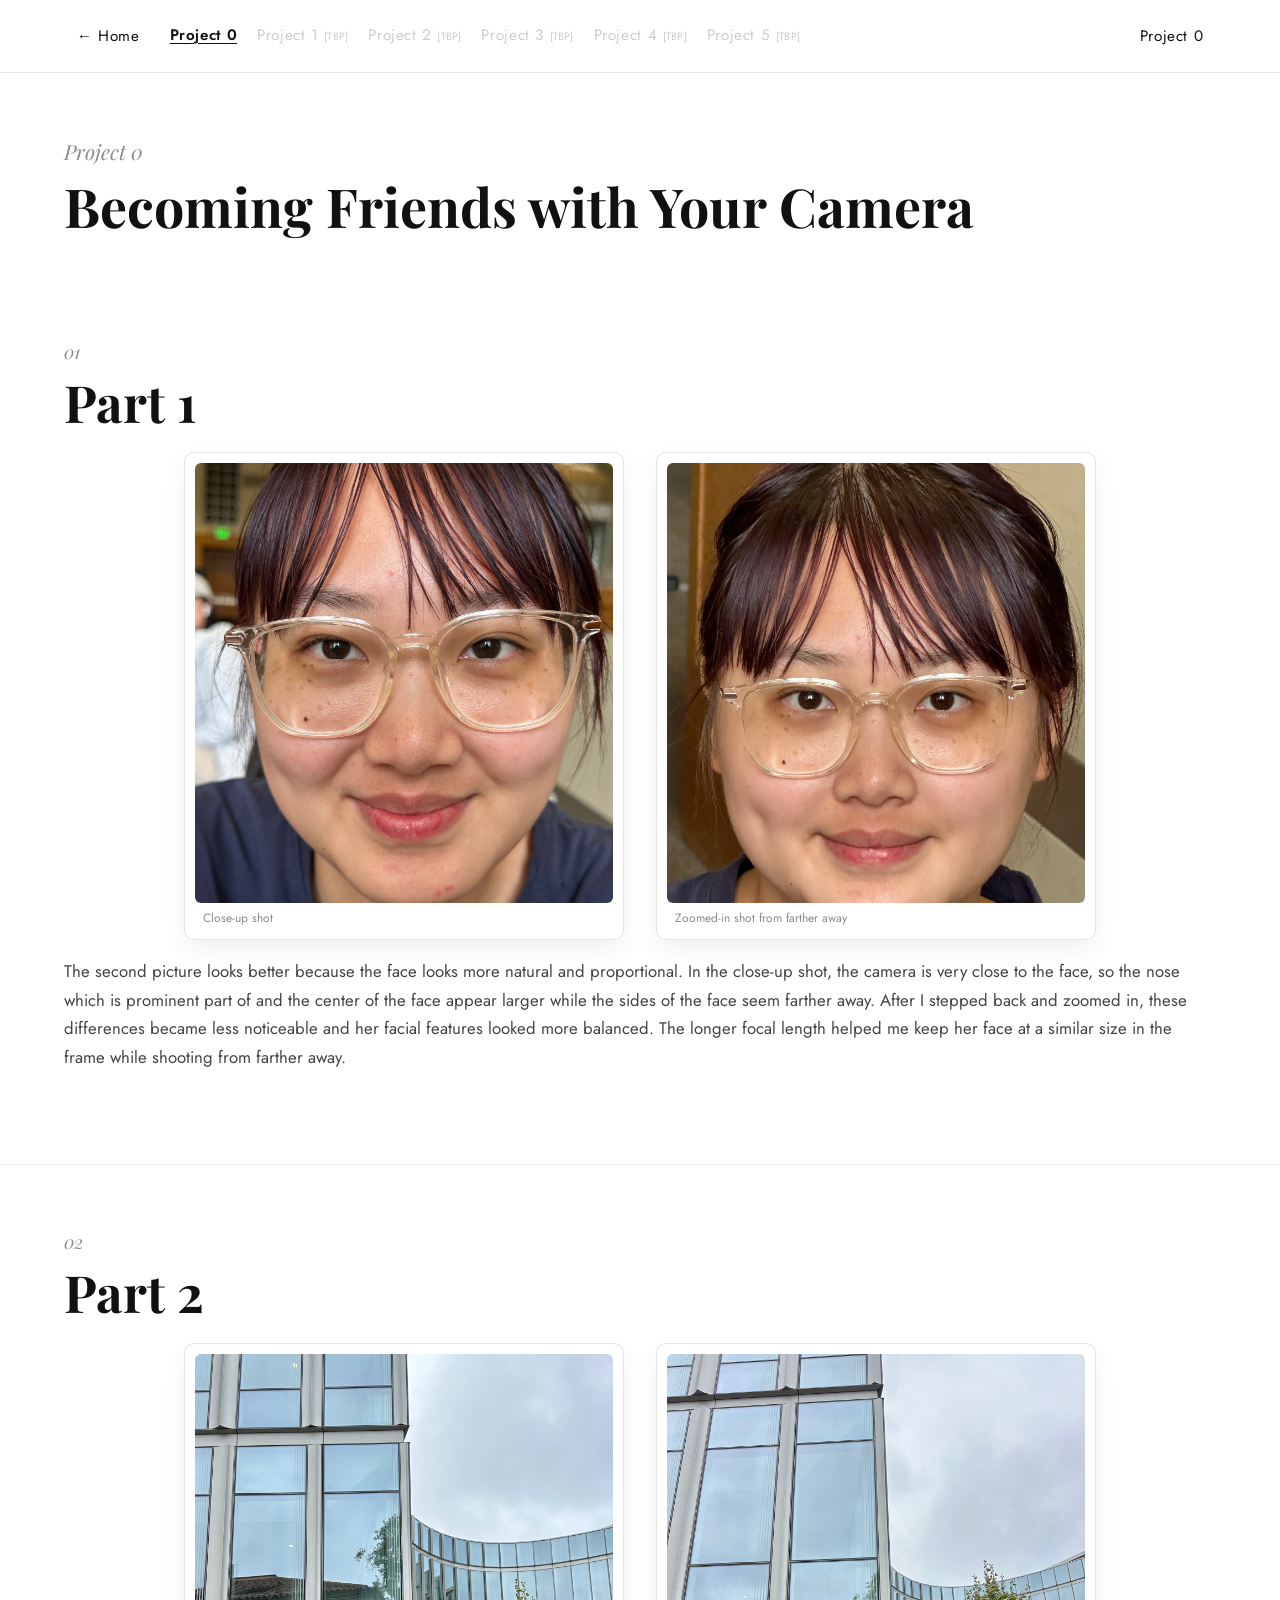
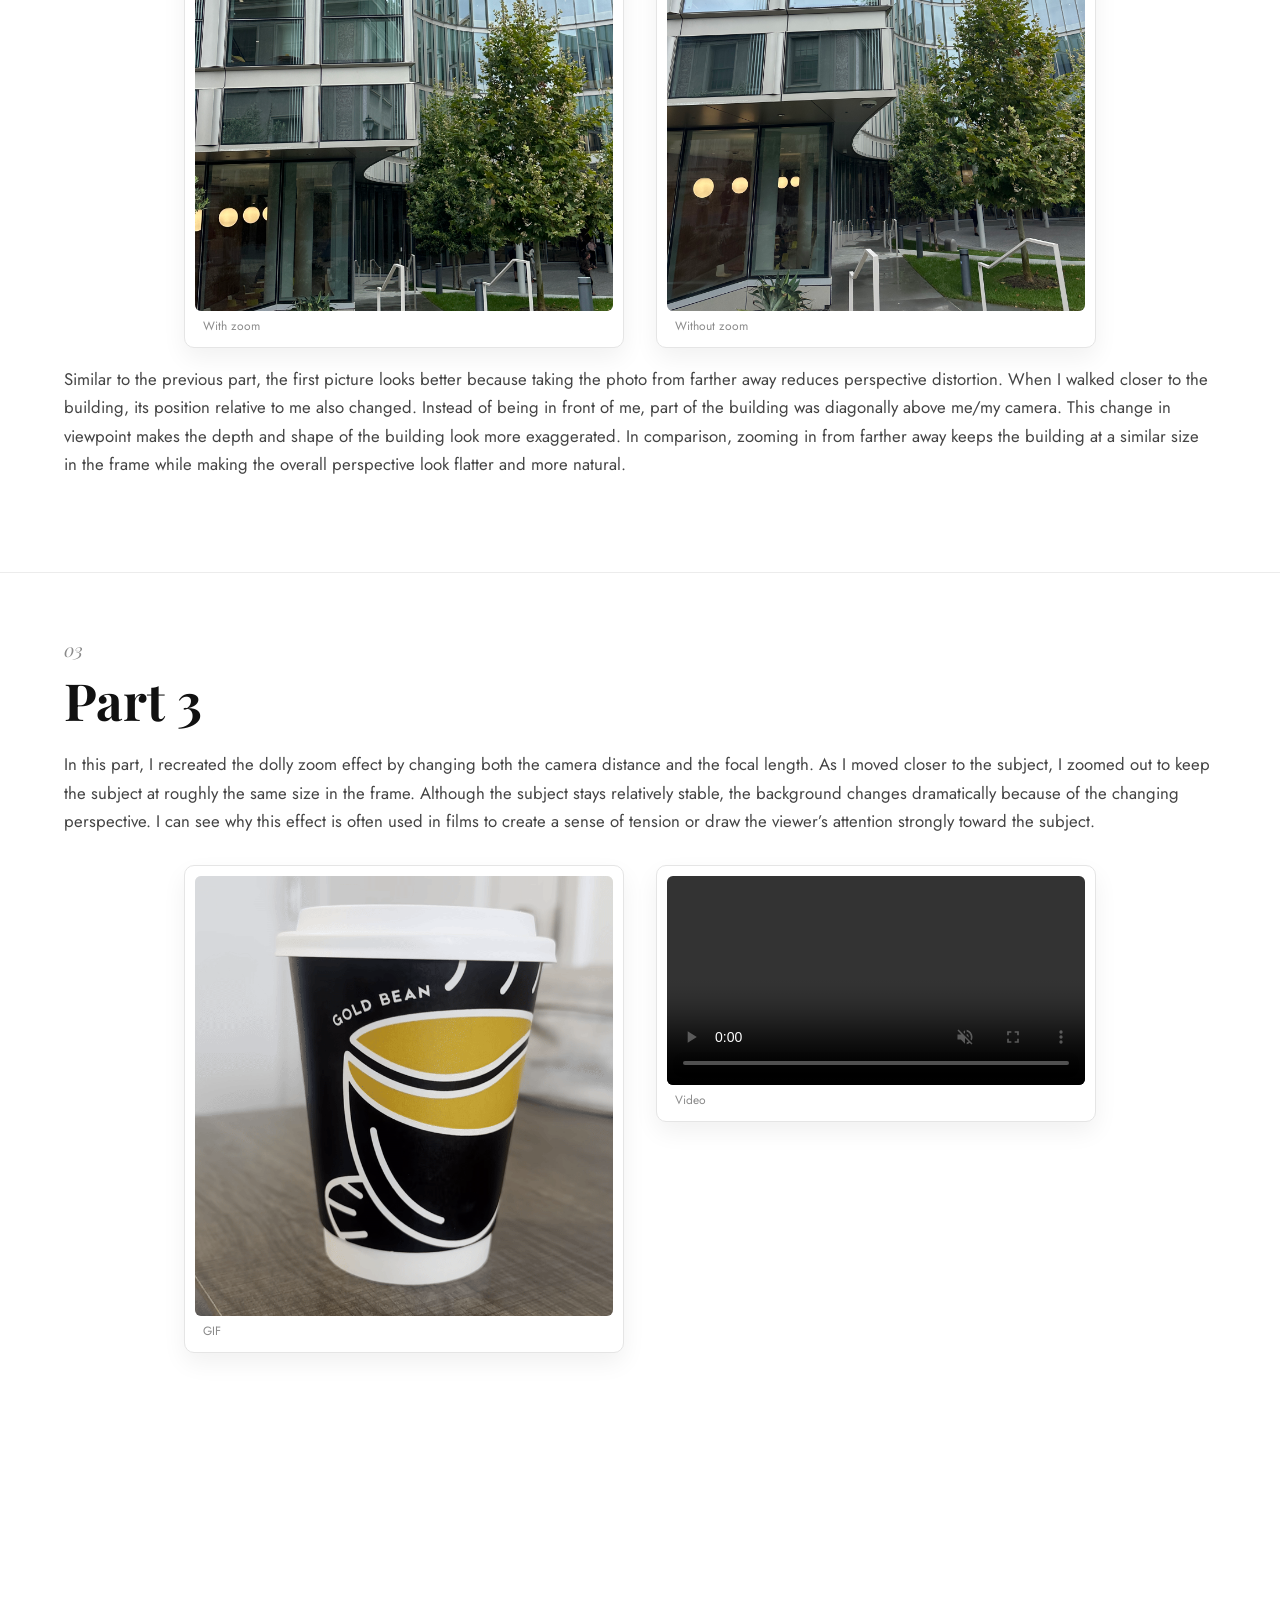
==== project0/index.html @ 901c0086 "finish proj0" ====
<!DOCTYPE html>
<html lang="en">
<head>
<meta charset="UTF-8">
<meta name="viewport" content="width=device-width, initial-scale=1">
<title>Project 0: Becoming Friends with Your Camera</title>
<link rel="preconnect" href="https://fonts.googleapis.com">
<link href="https://fonts.googleapis.com/css2?family=Playfair+Display:ital,wght@0,700;1,600&family=Jost:wght@400;500&display=swap" rel="stylesheet">
<link rel="stylesheet" href="../style.css">
</head>

<nav class="top">
    <div class="nav-left">
        <a href="../index.html">&larr; Home</a>
        <div class="proj-nav">
            <span class="proj-link current">Project 0</span>
            <span class="proj-link disabled">Project 1 <span class="tbp">[TBP]</span></span>
            <span class="proj-link disabled">Project 2 <span class="tbp">[TBP]</span></span>
            <span class="proj-link disabled">Project 3 <span class="tbp">[TBP]</span></span>
            <span class="proj-link disabled">Project 4 <span class="tbp">[TBP]</span></span>
            <span class="proj-link disabled">Project 5 <span class="tbp">[TBP]</span></span>
        </div>
    </div>
    <span>Project 0</span>
</nav>

<aside class="toc" aria-label="On this page">
    <div class="toc-label">On this page</div>
    <a href="#p1">Part 1</a>
    <a href="#p2">Part 2</a>
    <a href="#p3">Part 3</a>
</aside>

<section class="panel intro no-divider">
    <div class="panel-inner">
        <span class="tag">Project 0</span>
        <h1>Becoming Friends with Your Camera</h1>
    </div>
</section>

<section class="panel" id="p1">
    <div class="panel-inner">
        <span class="tag">01</span>
        <h2>Part 1</h2>
        <div class="cards">
            <figure class="card">
                <img src="original.JPG" alt="Original, close-up shot">
                <figcaption>Close-up shot</figcaption>
            </figure>
            <figure class="card">
                <img src="zoom.JPG" alt="Zoomed-in shot from farther away">
                <figcaption>Zoomed-in shot from farther away</figcaption>
            </figure>
        </div>
        <p class="desc">The second picture looks better because the face looks more natural and proportional. In the close-up shot, the camera is very close to the face, so the nose which is prominent part of and  the center of the face appear larger while the sides of the face seem farther away. After I stepped back and zoomed in, these differences became less noticeable and her facial features looked more balanced. The longer focal length helped me keep her face at a similar size in the frame while shooting from farther away.</p>
    </div>
</section>

<section class="panel" id="p2">
    <div class="panel-inner">
        <span class="tag">02</span>
        <h2>Part 2</h2>
        <div class="cards">
            <figure class="card card--full">
                <img src="forward.JPG" alt="Camera moved forward">
                <figcaption>With zoom</figcaption>
            </figure>
            <figure class="card card--full">
                <img src="move.JPG" alt="Camera moved sideways">
                <figcaption>Without zoom</figcaption>
            </figure>
        </div>
        <p class="desc">Similar to the previous part, the first picture looks better because taking the photo from farther away reduces perspective distortion. When I walked closer to the building, its position relative to me also changed. Instead of being in front of me, part of the building was diagonally above me/my camera. This change in viewpoint makes the depth and shape of the building look more exaggerated. In comparison, zooming in from farther away keeps the building at a similar size in the frame while making the overall perspective look flatter and more natural.</p>
    </div>
</section>

<section class="panel" id="p3">
    <div class="panel-inner">
        <span class="tag">03</span>
        <h2>Part 3</h2>
        <p class="desc">In this part, I recreated the dolly zoom effect by changing both the camera distance and the focal length. As I moved closer to the subject, I zoomed out to keep the subject at roughly the same size in the frame. Although the subject stays relatively stable, the background changes dramatically because of the changing perspective. I can see why this effect is often used in films to create a sense of tension or draw the viewer’s attention strongly toward the subject.</p>
        <div class="cards">
            <figure class="card">
                <img src="dolly_zoom.gif" alt="Dolly zoom effect, animated">
                <figcaption>GIF</figcaption>
            </figure>
            <figure class="card">
                <video src="dolly_zoom.MOV" controls playsinline muted loop></video>
                <figcaption>Video</figcaption>
            </figure>
        </div>
    </div>
</section>

<script>
(function () {
    var links = Array.prototype.slice.call(document.querySelectorAll('.toc a'));
    var sections = links.map(function (a) {
        return document.querySelector(a.getAttribute('href'));
    });
    function onScroll() {
        var pos = window.scrollY + 160;
        var current = 0;
        sections.forEach(function (sec, i) {
            if (sec && sec.offsetTop <= pos) current = i;
        });
        links.forEach(function (a, i) {
            a.classList.toggle('active', i === current);
        });
    }
    document.addEventListener('scroll', onScroll, { passive: true });
    onScroll();
})();
</script>

</body>
</html>
---- style.css ----
/* ---------- CS180 portfolio — shared styles ---------- */

* { box-sizing: border-box; }

html, body {
    margin: 0;
    padding: 0;
    background: #ffffff;
    color: #111111;
    font-family: 'Jost', 'Helvetica Neue', Arial, sans-serif;
    scroll-behavior: smooth;
}

nav.top {
    position: sticky;
    top: 0;
    z-index: 10;
    display: flex;
    align-items: center;
    justify-content: space-between;
    padding: 22px 6vw;
    background: rgba(255, 255, 255, 0.85);
    backdrop-filter: blur(8px);
    border-bottom: 1px solid #e5e5e5;
    font-size: 0.95rem;
    letter-spacing: 0.04em;
}

nav.top a {
    color: #111111;
    text-decoration: none;
    border-bottom: 1px solid transparent;
    transition: border-color 0.2s ease;
}

nav.top a:hover {
    border-color: #111111;
}

.nav-left {
    display: flex;
    align-items: center;
    gap: 28px;
    min-width: 0;
    flex: 1;
}

.brand {
    font-weight: 500;
    flex-shrink: 0;
}

.proj-nav {
    display: flex;
    align-items: center;
    gap: 20px;
    flex-wrap: nowrap;
    overflow-x: auto;
    scrollbar-width: thin;
    padding: 2px 2px 4px;
}

.proj-link {
    display: block;
    flex-shrink: 0;
    color: #111111;
    text-decoration: none;
    white-space: nowrap;
}

.proj-link.current {
    font-weight: 600;
    text-decoration: underline;
    text-underline-offset: 3px;
}

.proj-link.disabled {
    color: #cccccc;
    pointer-events: none;
}

.proj-link:not(.disabled):not(.current):hover {
    border-bottom: 1px solid #111111;
}

.tbp {
    font-size: 0.7em;
    letter-spacing: 0.02em;
}

.panel {
    padding: 64px 5vw;
    border-bottom: 1px solid #ececec;
}

.panel:last-of-type { border-bottom: none; padding-bottom: 300px; }

.no-divider { border-bottom: none; padding-bottom: 16px; }

.hero {
    position: relative;
    overflow: hidden;
    border-bottom: none;
    padding-bottom: 50px;
}

.hero::before {
    content: "";
    position: absolute;
    inset: 0;
    background: url('bg.jpg') center / cover no-repeat;
    opacity: 0.12;
    z-index: 0;
}

.hero::after {
    content: "";
    position: absolute;
    left: 0;
    right: 0;
    bottom: 0;
    height: 65%;
    background: linear-gradient(to bottom, rgba(255, 255, 255, 0) 0%, #ffffff 100%);
    z-index: 0;
}

.hero .panel-inner {
    position: relative;
    z-index: 1;
}

.panel-inner {
    max-width: 1440px;
    margin: 0 auto;
    width: 100%;
}

.tag {
    display: inline-block;
    font-family: 'Playfair Display', Georgia, serif;
    font-style: italic;
    font-size: 1.15rem;
    color: #8a8a8a;
    margin-bottom: 0.5em;
}

h1, h2 {
    font-family: 'Playfair Display', Georgia, serif;
    font-weight: 700;
    line-height: 1.15;
    color: #111111;
    margin: 0 0 0.4em;
}

h1 { font-size: clamp(2.4rem, 5.5vw, 4.6rem); }
h2 { font-size: clamp(2rem, 4.5vw, 3.2rem); }

.hero-title {
    font-size: clamp(1.6rem, 3.4vw, 3rem);
    white-space: nowrap;
}

.intro .tag {
    font-size: 1.3rem;
}

.intro h1 {
    font-size: clamp(2rem, 4.2vw, 3.4rem);
}

.toc {
    position: fixed;
    top: 130px;
    right: 40px;
    width: 180px;
    font-size: 0.8rem;
}

.toc-label {
    text-transform: uppercase;
    letter-spacing: 0.08em;
    color: #8a8a8a;
    font-size: 0.7rem;
    margin-bottom: 10px;
}

.toc a {
    display: block;
    padding: 6px 0 6px 14px;
    border-left: 2px solid #ececec;
    color: #666666;
    text-decoration: none;
    transition: color 0.15s ease, border-color 0.15s ease;
}

.toc a:hover {
    color: #111111;
}

.toc a.active {
    color: #111111;
    border-left-color: #111111;
    font-weight: 600;
}

@media (max-width: 1500px) {
    .toc { display: none; }
}

.desc {
    font-size: 1.05rem;
    line-height: 1.7;
    color: #444444;
    margin-bottom: 1.8rem;
}

.btn {
    display: inline-block;
    padding: 12px 26px;
    border-radius: 999px;
    border: 1px solid #111111;
    background: #111111;
    color: #ffffff;
    text-decoration: none;
    font-size: 0.85rem;
    transition: background 0.2s ease, color 0.2s ease;
}

.btn:hover {
    background: #ffffff;
    color: #111111;
}

.cards {
    display: flex;
    align-items: flex-start;
    justify-content: center;
    flex-wrap: wrap;
    gap: 2rem;
    margin-top: 0.5rem;
}

.card {
    margin: 0;
    background: #ffffff;
    border: 1px solid #e5e5e5;
    border-radius: 10px;
    padding: 10px 10px 36px;
    width: min(440px, 100%);
    box-shadow: 0 10px 24px rgba(0, 0, 0, 0.06);
    position: relative;
}

.card img,
.card video {
    display: block;
    width: 100%;
    max-height: 440px;
    object-fit: cover;
    border-radius: 6px;
    background: #f2f2f2;
}

.card--full img {
    max-height: none;
    object-fit: contain;
}

.card figcaption {
    position: absolute;
    left: 18px;
    bottom: 12px;
    font-size: 0.75rem;
    color: #8a8a8a;
}

.placeholder {
    border: 1px dashed #cccccc;
    border-radius: 10px;
    padding: 44px 32px;
    color: #8a8a8a;
    font-size: 0.9rem;
    max-width: 640px;
}

.project-list {
    display: flex;
    flex-direction: column;
    gap: 0.8rem;
    margin-top: 0.5rem;
}

.project-row {
    display: flex;
    align-items: baseline;
    justify-content: space-between;
    padding: 18px 0;
    border-bottom: 1px solid #e5e5e5;
    text-decoration: none;
    color: inherit;
}

.project-row .name {
    font-family: 'Playfair Display', Georgia, serif;
    font-size: 1.8rem;
}

.project-row .arrow {
    font-size: 1.1rem;
    transition: transform 0.2s ease;
}

.project-row:hover .arrow { transform: translateX(6px); }

@media (max-width: 900px) {
    .hero-title {
        white-space: normal;
        font-size: clamp(2rem, 6vw, 2.8rem);
    }
}

@media (max-width: 640px) {
    .panel { padding: 48px 7vw; }
    .cards { gap: 1.4rem; }
}
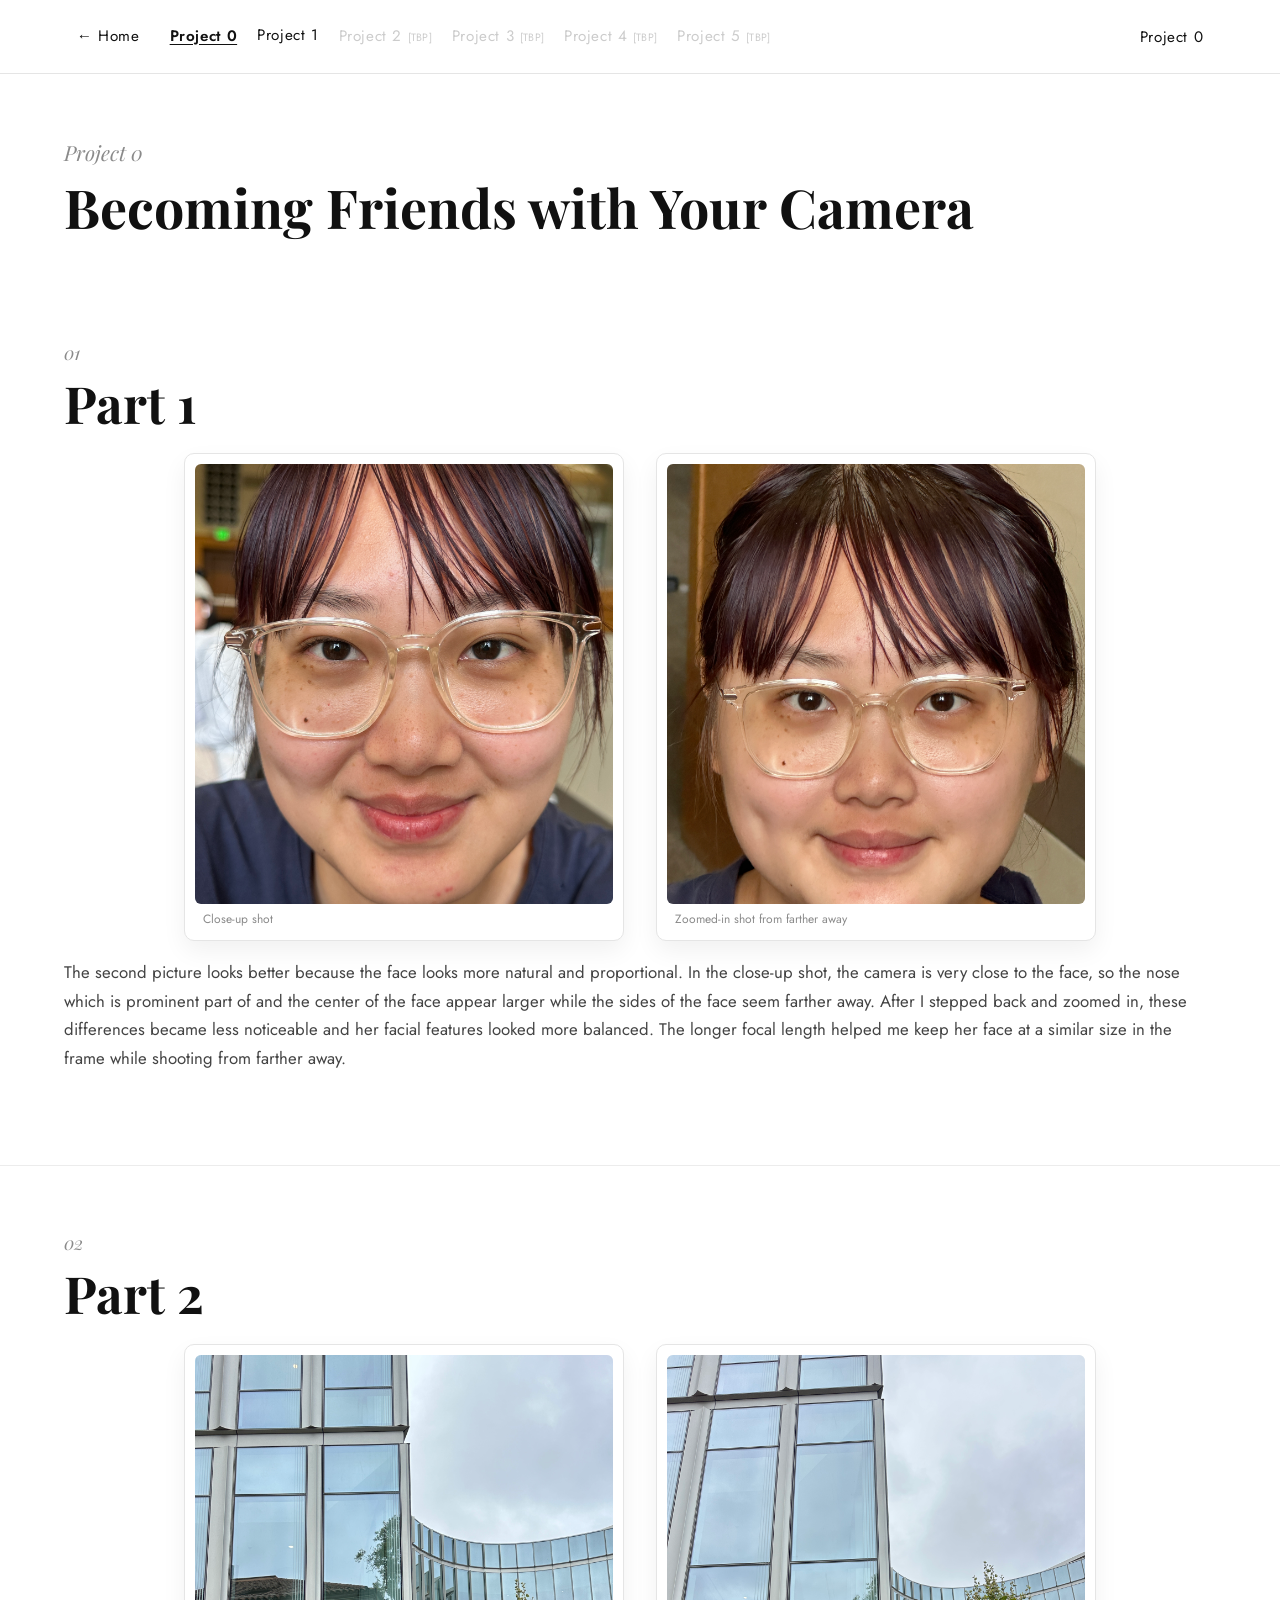
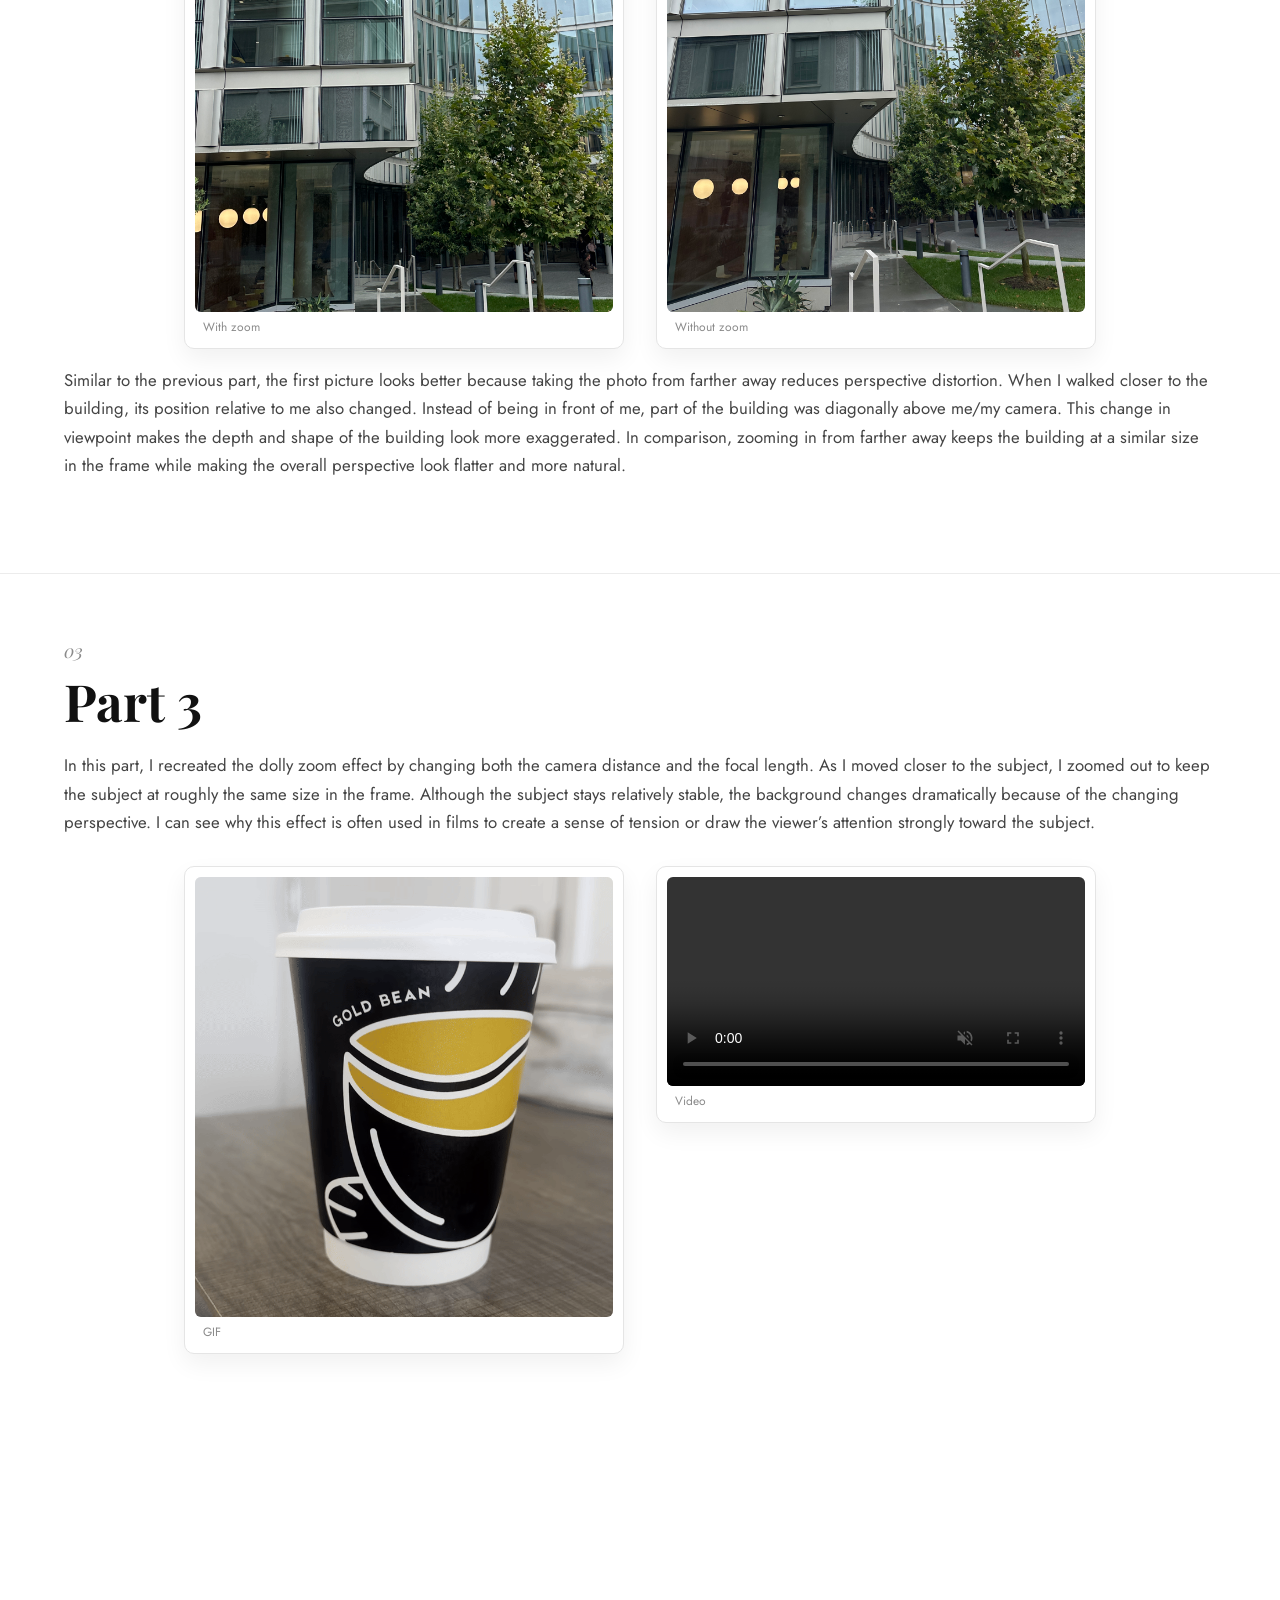
==== commit cc0c2550: "Finish Report" ====
--- a/project0/index.html
+++ b/project0/index.html
@@ -14,7 +14,7 @@
         <a href="../index.html">&larr; Home</a>
         <div class="proj-nav">
             <span class="proj-link current">Project 0</span>
-            <span class="proj-link disabled">Project 1 <span class="tbp">[TBP]</span></span>
+            <a href="../project1/index.html" class="proj-link">Project 1</a>
             <span class="proj-link disabled">Project 2 <span class="tbp">[TBP]</span></span>
             <span class="proj-link disabled">Project 3 <span class="tbp">[TBP]</span></span>
             <span class="proj-link disabled">Project 4 <span class="tbp">[TBP]</span></span>
--- a/style.css
+++ b/style.css
@@ -207,6 +207,10 @@
     .toc { display: none; }
 }
 
+@media (min-width: 1501px) {
+    .panel { padding-right: max(5vw, 240px); }
+}
+
 .desc {
     font-size: 1.05rem;
     line-height: 1.7;
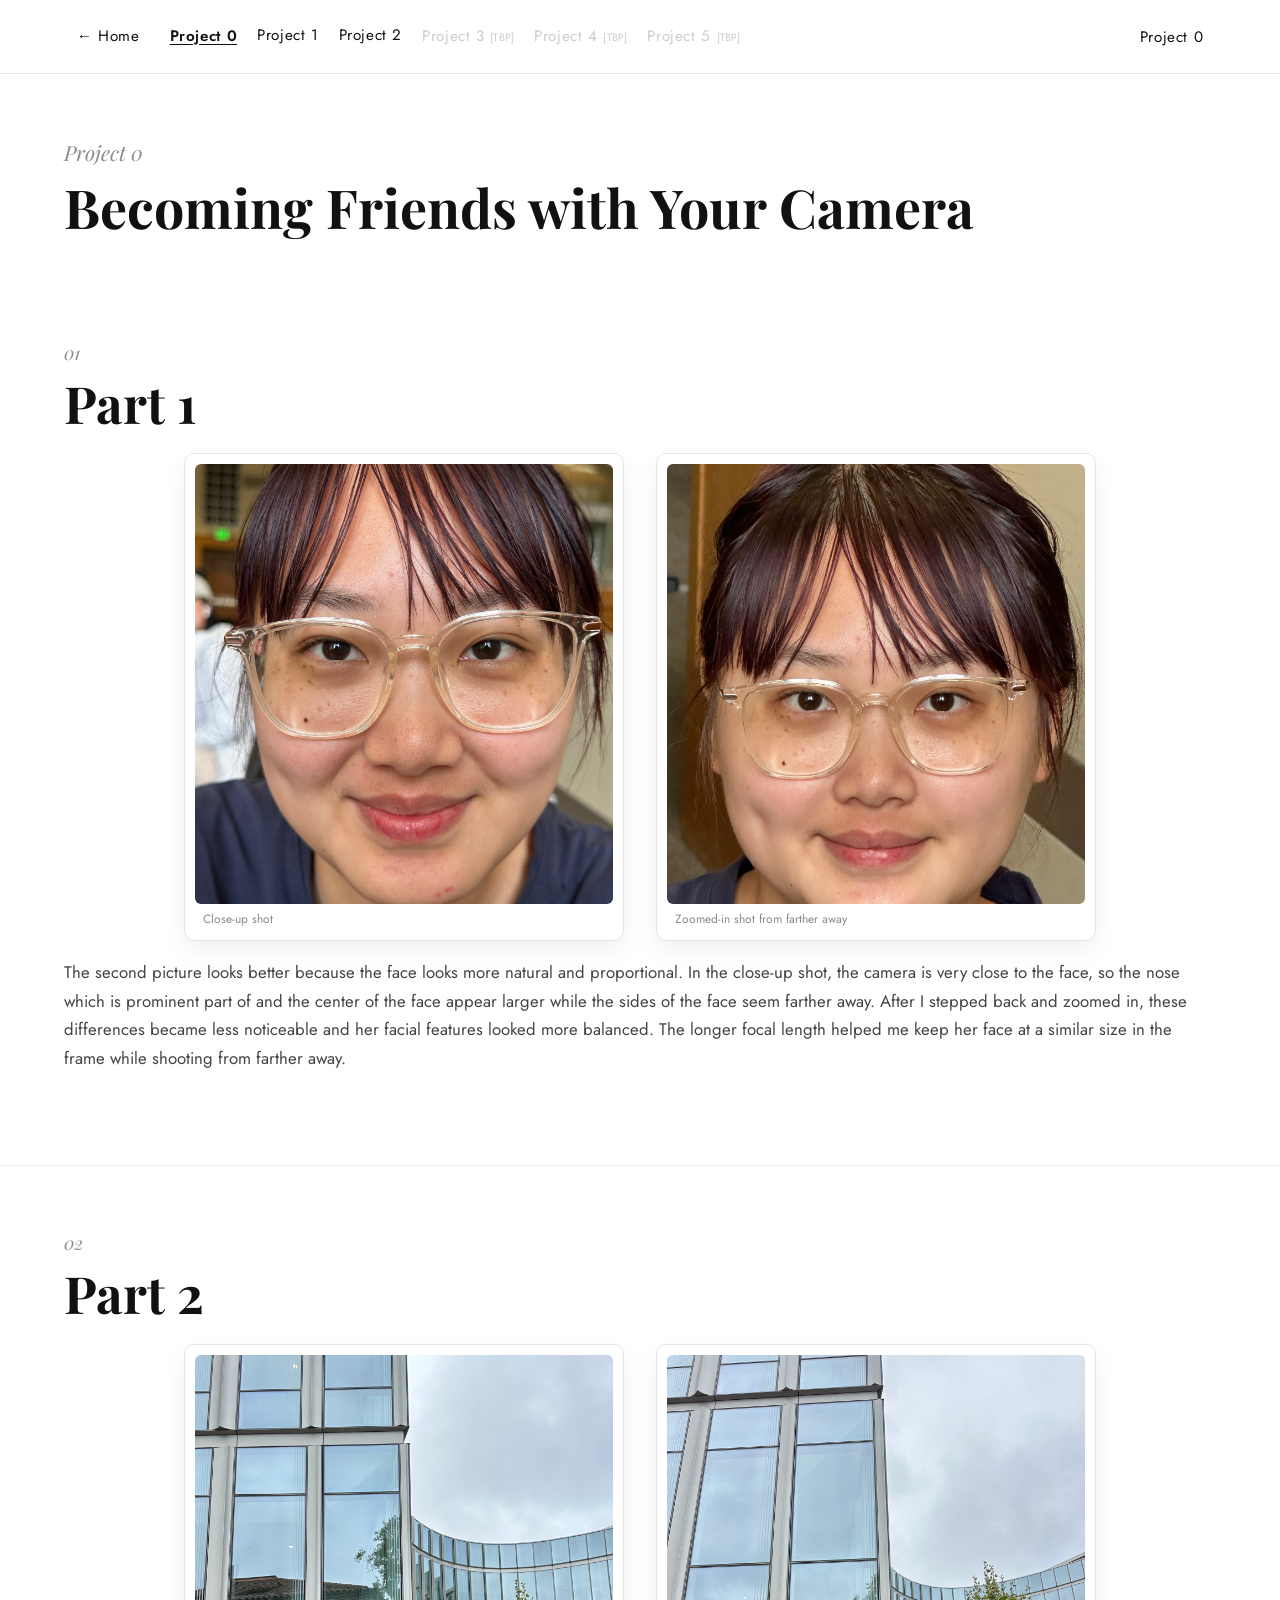
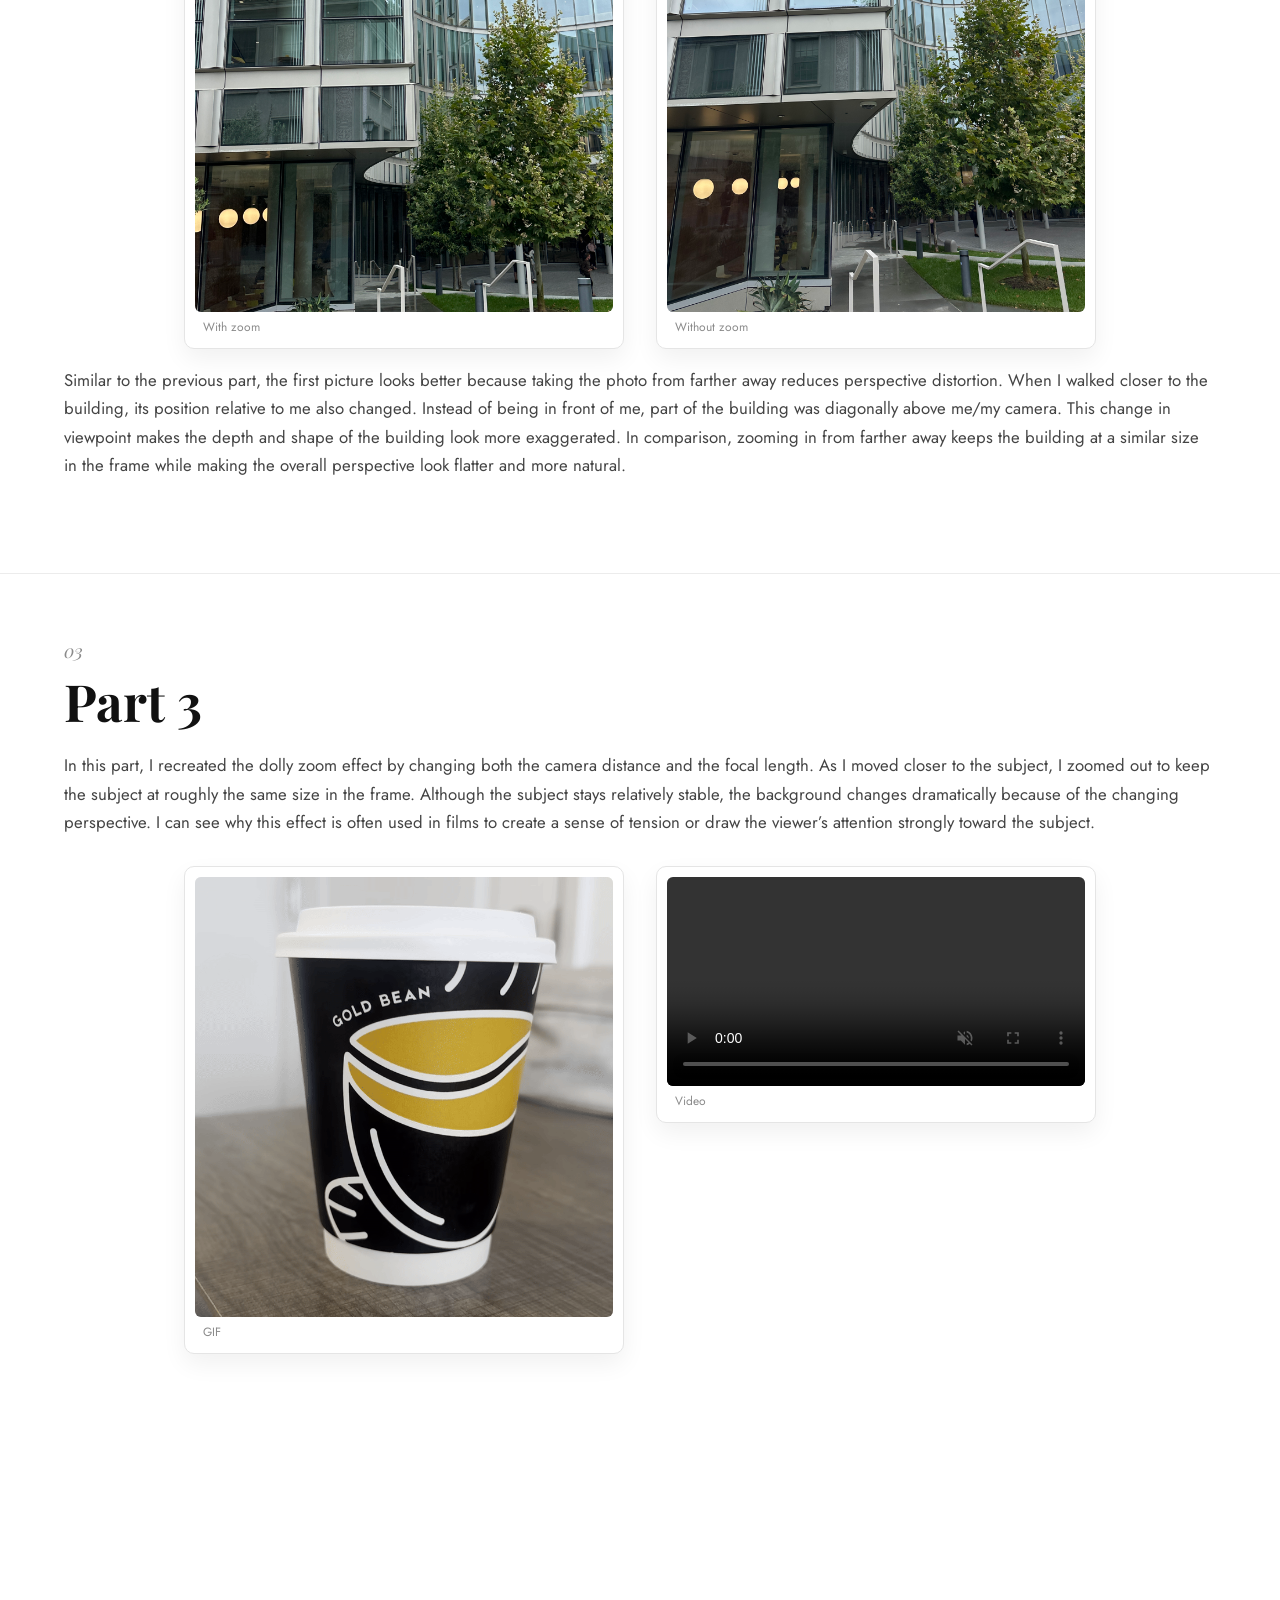
==== commit f2dea2cb: "Add Project 2 webpage and results" ====
--- a/project0/index.html
+++ b/project0/index.html
@@ -15,7 +15,7 @@
         <div class="proj-nav">
             <span class="proj-link current">Project 0</span>
             <a href="../project1/index.html" class="proj-link">Project 1</a>
-            <span class="proj-link disabled">Project 2 <span class="tbp">[TBP]</span></span>
+            <a href="../project2/index.html" class="proj-link">Project 2</a>
             <span class="proj-link disabled">Project 3 <span class="tbp">[TBP]</span></span>
             <span class="proj-link disabled">Project 4 <span class="tbp">[TBP]</span></span>
             <span class="proj-link disabled">Project 5 <span class="tbp">[TBP]</span></span>
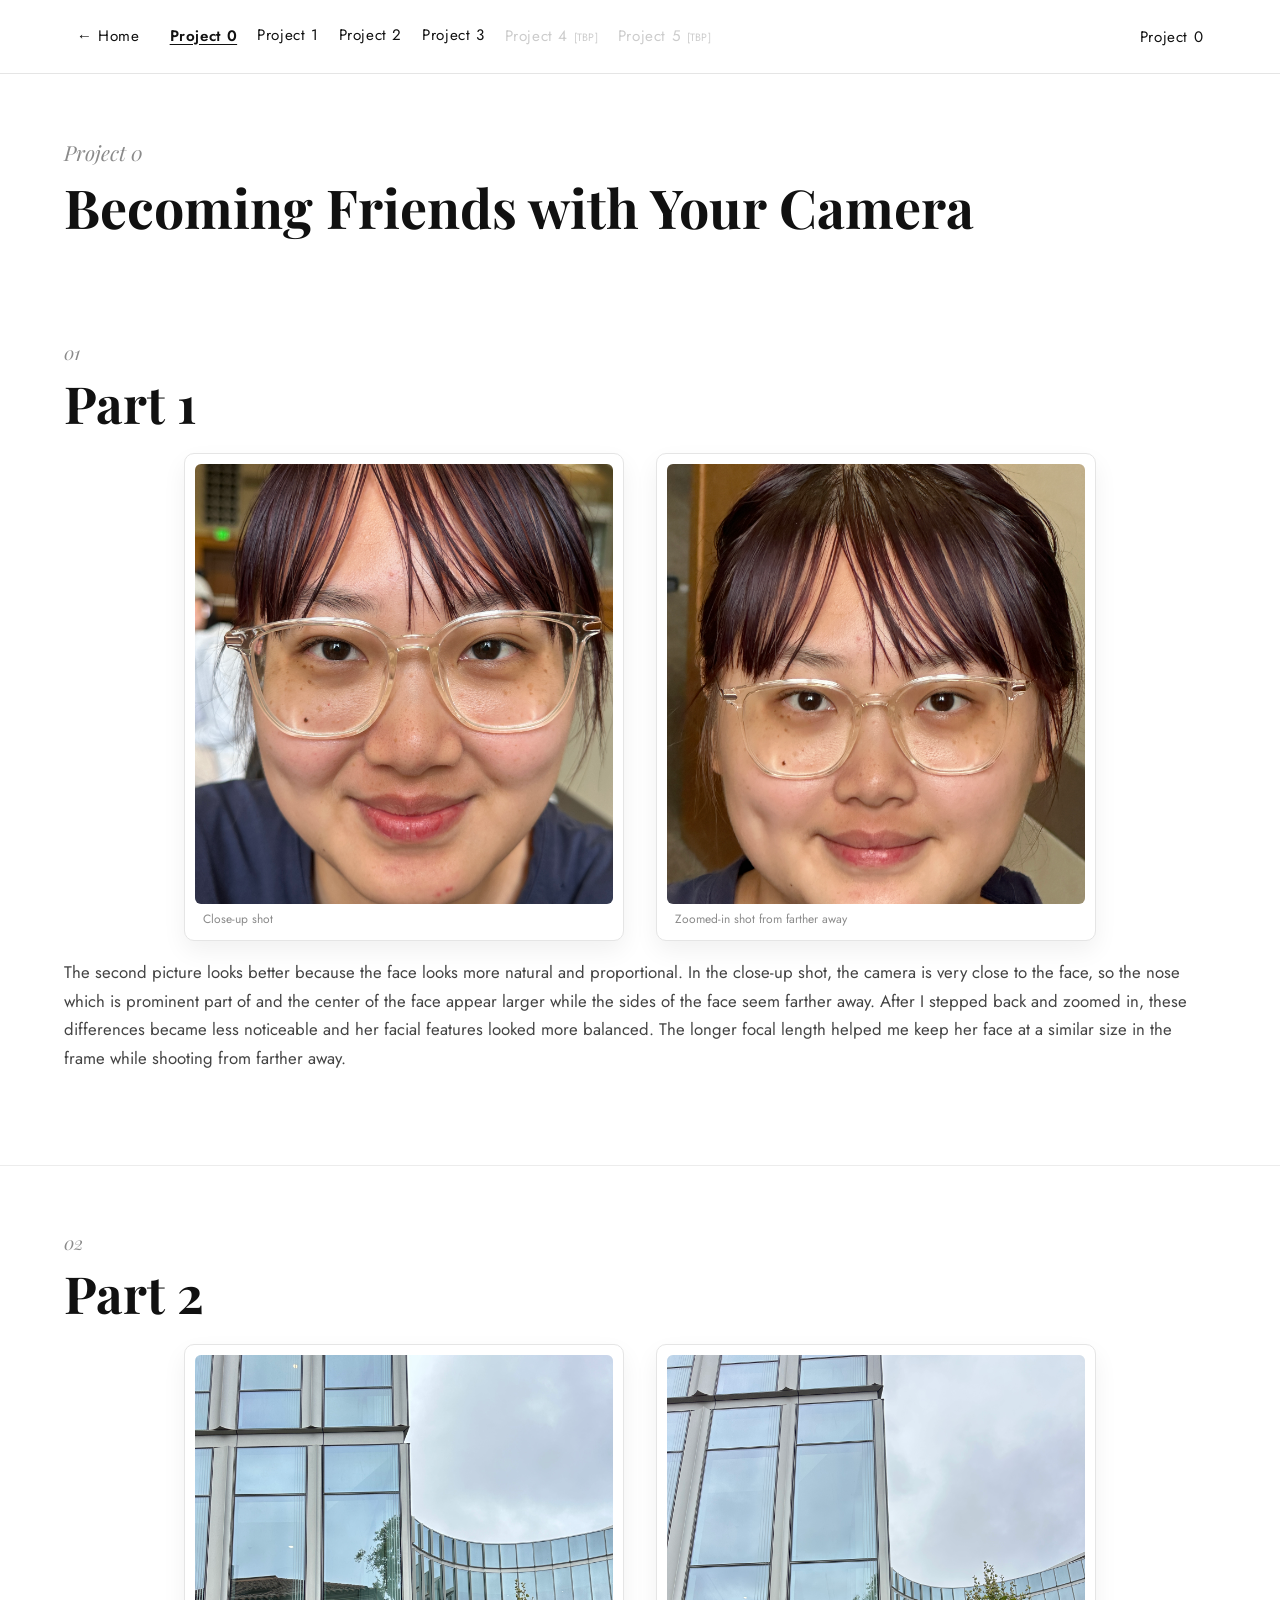
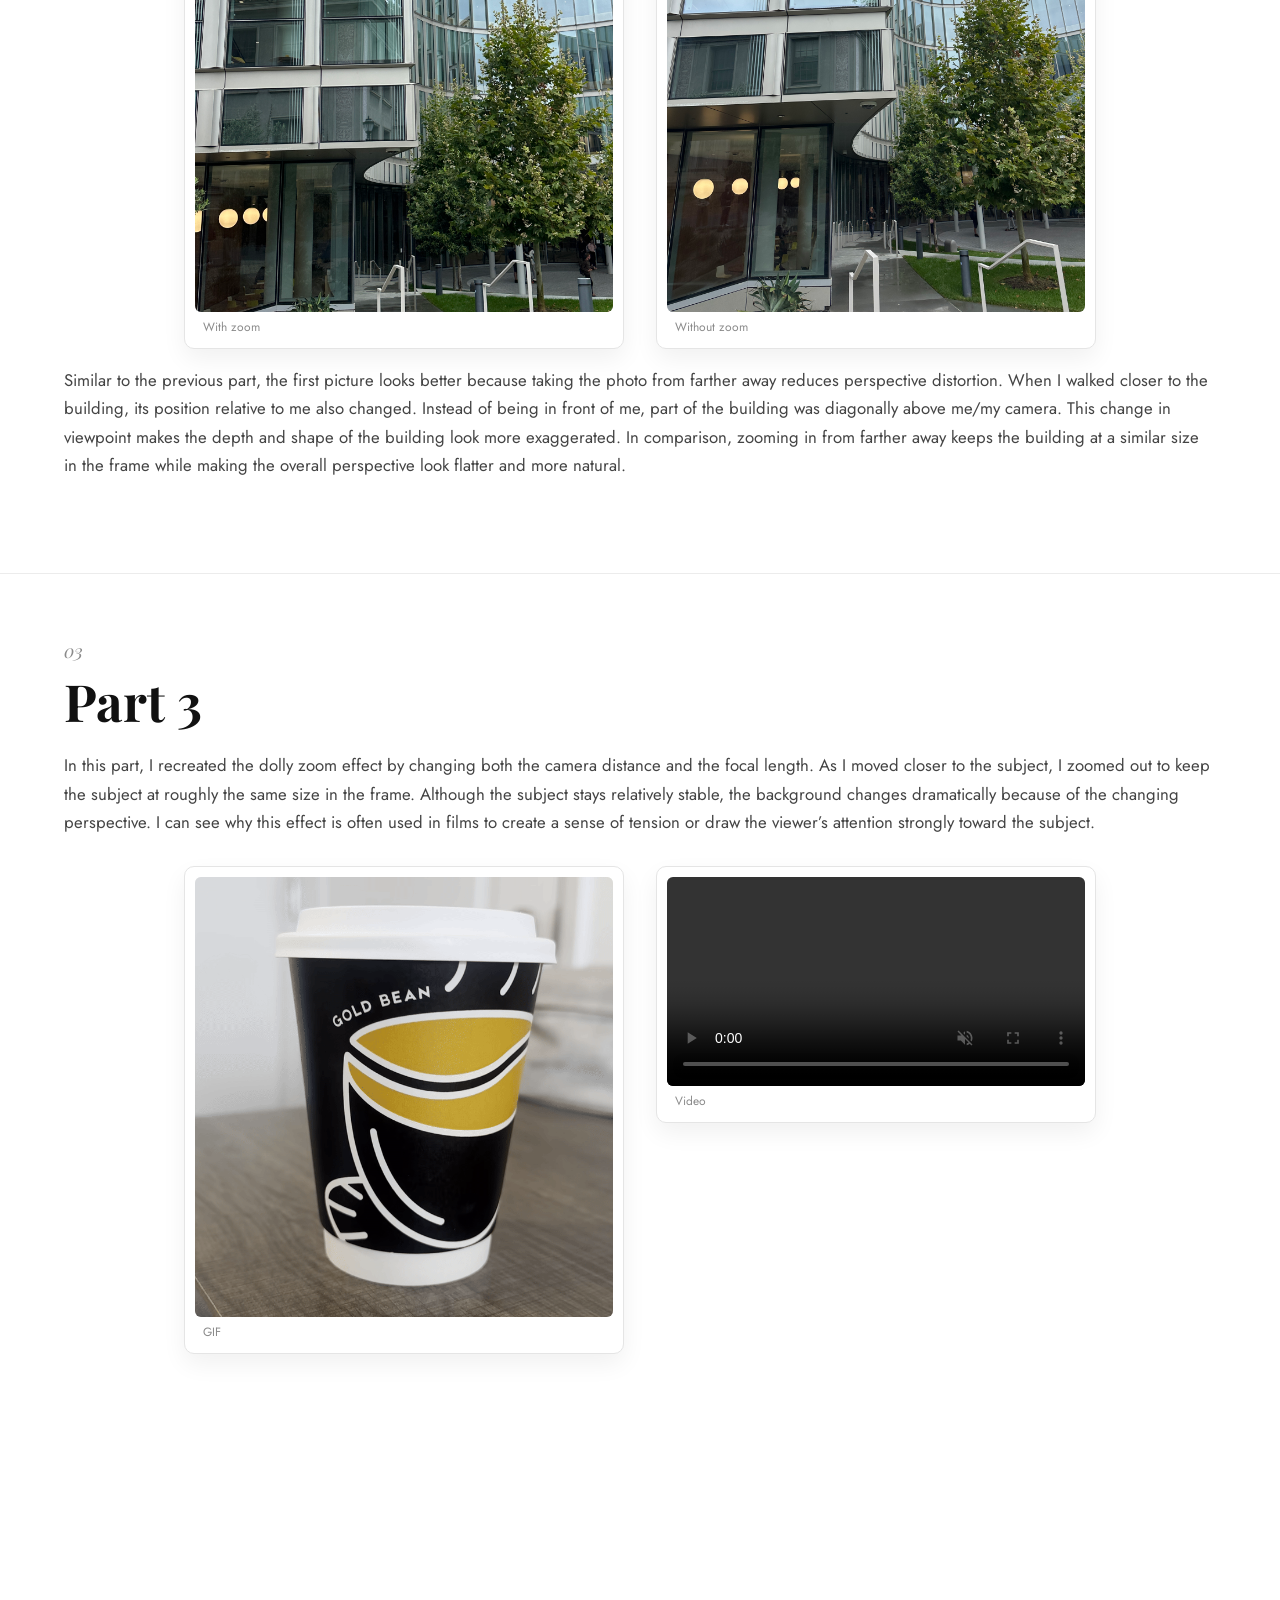
==== commit 3566515f: "Link Project 3 from homepage and project nav bars Co-Authored-By: Claude Opus 5.5 <noreply@anthropic" ====
--- a/project0/index.html
+++ b/project0/index.html
@@ -16,7 +16,7 @@
             <span class="proj-link current">Project 0</span>
             <a href="../project1/index.html" class="proj-link">Project 1</a>
             <a href="../project2/index.html" class="proj-link">Project 2</a>
-            <span class="proj-link disabled">Project 3 <span class="tbp">[TBP]</span></span>
+            <a href="../project3/index.html" class="proj-link">Project 3</a>
             <span class="proj-link disabled">Project 4 <span class="tbp">[TBP]</span></span>
             <span class="proj-link disabled">Project 5 <span class="tbp">[TBP]</span></span>
         </div>
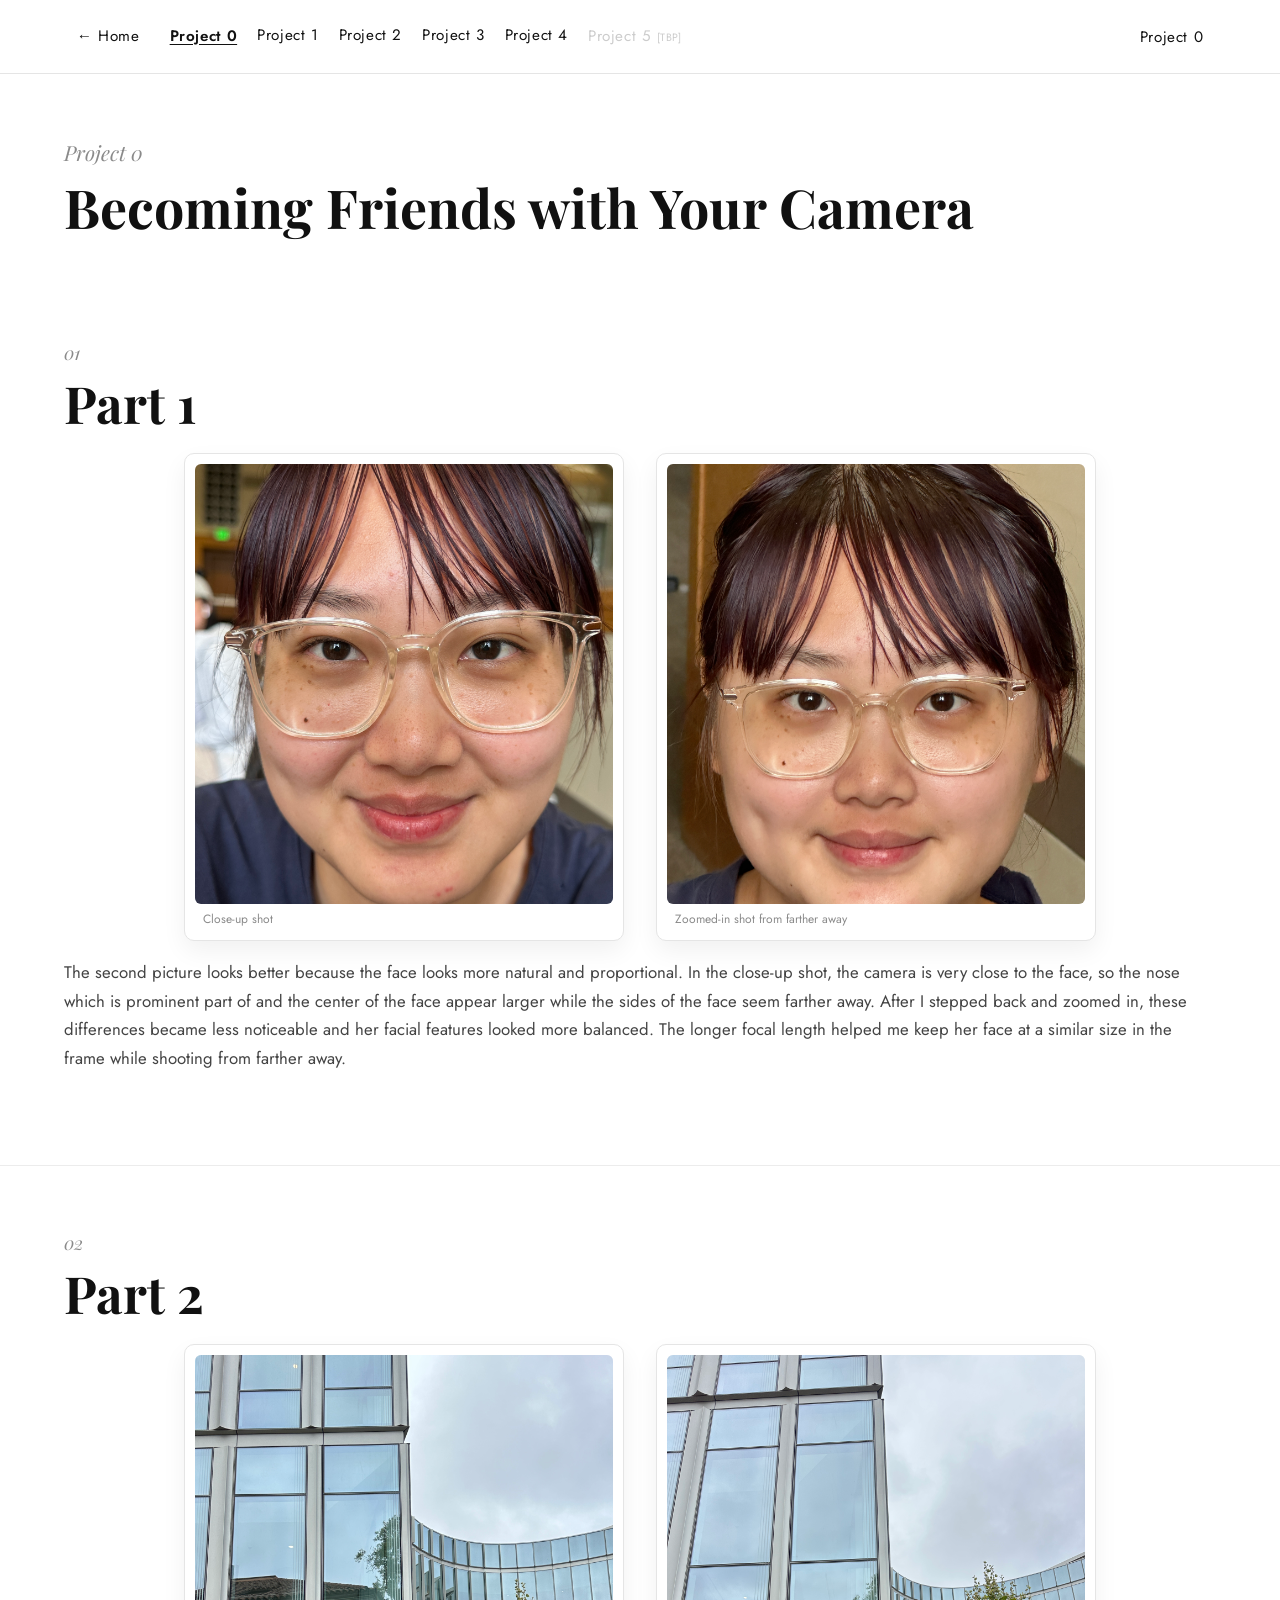
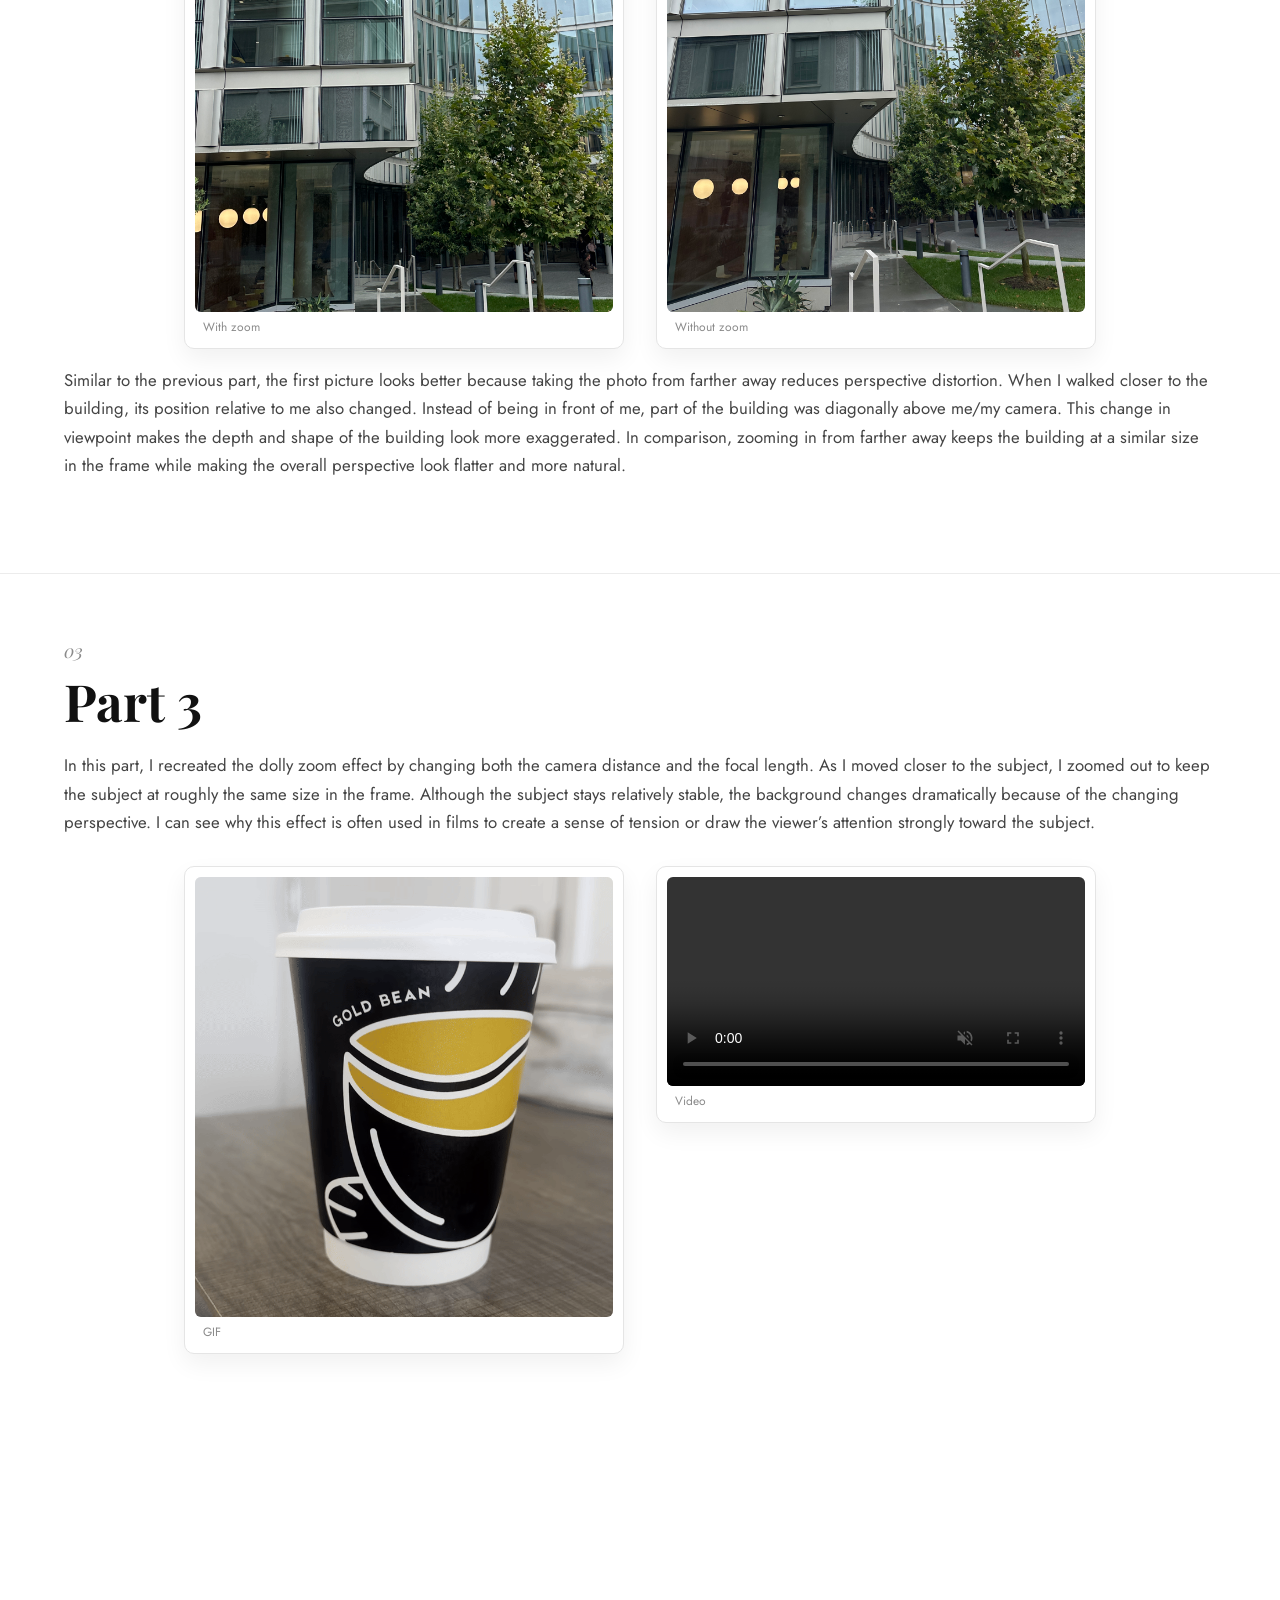
==== commit 452eb614: "Add Project 4 webpage and results; link it from homepage and nav bars Co-Authored-By: Claude Opus 5." ====
--- a/project0/index.html
+++ b/project0/index.html
@@ -17,7 +17,7 @@
             <a href="../project1/index.html" class="proj-link">Project 1</a>
             <a href="../project2/index.html" class="proj-link">Project 2</a>
             <a href="../project3/index.html" class="proj-link">Project 3</a>
-            <span class="proj-link disabled">Project 4 <span class="tbp">[TBP]</span></span>
+            <a href="../project4/index.html" class="proj-link">Project 4</a>
             <span class="proj-link disabled">Project 5 <span class="tbp">[TBP]</span></span>
         </div>
     </div>
